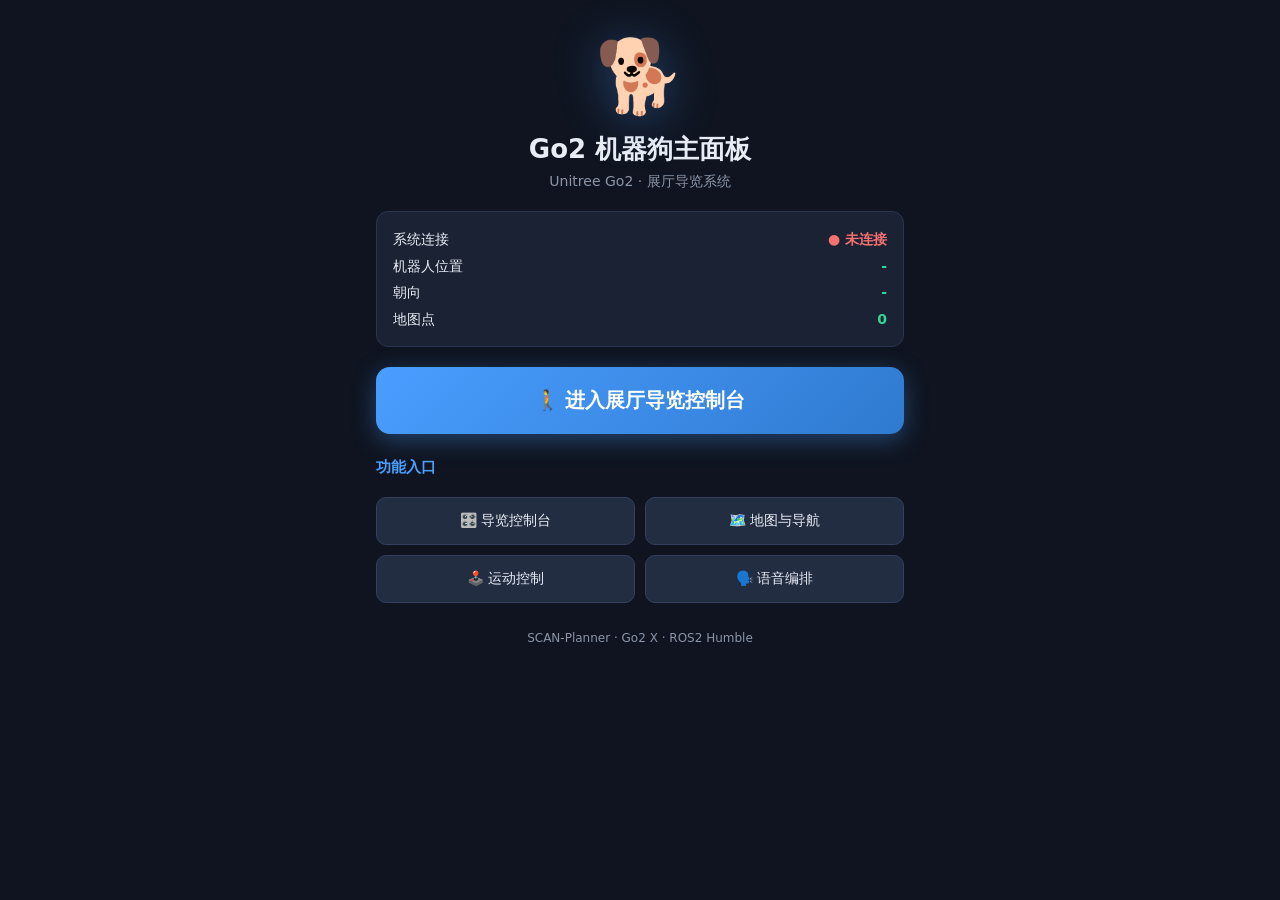
==== static/index.html @ 2d4056f2 "Go2 web console: exhibition tour control panel for Unitree Go2 X Web-based control + autonomous obst" ====
<!DOCTYPE html>
<html lang="zh-CN">
<head>
<meta charset="UTF-8">
<meta name="viewport" content="width=device-width, initial-scale=1.0, maximum-scale=1.0, user-scalable=no">
<title>Go2 机器狗主面板</title>
<link rel="stylesheet" href="style.css">
<style>
  /* main panel layout */
  body { overflow: auto; }
  #home {
    max-width: 560px; margin: 0 auto; padding: 24px 16px 40px;
    display: flex; flex-direction: column; align-items: center; gap: 20px;
    min-height: 100vh;
  }
  .logo {
    font-size: 72px; line-height: 1; margin-top: 16px;
    filter: drop-shadow(0 8px 24px rgba(74,158,255,.35));
  }
  .home-title { text-align: center; }
  .home-title h1 { font-size: 26px; font-weight: 700; }
  .home-title p { color: var(--muted); font-size: 14px; margin-top: 6px; }
  .status-card {
    width: 100%; background: var(--card); border: 1px solid #2a3550;
    border-radius: 12px; padding: 14px 16px; font-size: 14px; line-height: 1.9;
  }
  .status-card .row { display: flex; justify-content: space-between; }
  .status-card b { color: var(--ok); }
  .status-card .bad { color: var(--danger); }
  .big-btn {
    width: 100%; padding: 20px; border-radius: 14px; border: none;
    background: linear-gradient(135deg, var(--accent), #2f7ad0);
    color: #fff; font-size: 20px; font-weight: 700; cursor: pointer;
    box-shadow: 0 6px 24px rgba(74,158,255,.35);
  }
  .big-btn:active { transform: scale(.98); }
  .sec-title { width: 100%; color: var(--accent); font-size: 15px; font-weight: 600; text-align: left; margin-top: 4px; }
  .grid-2 { display: grid; grid-template-columns: 1fr 1fr; gap: 10px; width: 100%; }
  .grid-2 a {
    display: block; text-align: center; padding: 14px 8px; border-radius: 10px;
    background: var(--card2); border: 1px solid #33415e; color: var(--fg);
    text-decoration: none; font-size: 14px;
  }
  .footer { color: var(--muted); font-size: 12px; margin-top: 8px; }
</style>
</head>
<body>
<div id="home">
  <div class="logo">🐕</div>
  <div class="home-title">
    <h1>Go2 机器狗主面板</h1>
    <p>Unitree Go2 · 展厅导览系统</p>
  </div>

  <div class="status-card">
    <div class="row"><span>系统连接</span><b id="hm-conn">检测中…</b></div>
    <div class="row"><span>机器人位置</span><b id="hm-pos">-</b></div>
    <div class="row"><span>朝向</span><b id="hm-yaw">-</b></div>
    <div class="row"><span>地图点</span><b id="hm-map">0</b></div>
  </div>

  <button class="big-btn" onclick="location.href='/console'">🚶 进入展厅导览控制台</button>

  <div class="sec-title">功能入口</div>
  <div class="grid-2">
    <a href="/console">🎛️ 导览控制台</a>
    <a href="/console">🗺️ 地图与导航</a>
    <a href="/console">🕹️ 运动控制</a>
    <a href="/console">🗣️ 语音编排</a>
  </div>

  <div class="footer">SCAN-Planner · Go2 X · ROS2 Humble</div>
</div>

<script>
// main panel: show robot status via WebSocket (read-only dashboard)
const $ = (id) => document.getElementById(id);
function connect() {
  const proto = location.protocol === "https:" ? "wss" : "ws";
  const ws = new WebSocket(`${proto}://${location.host}/ws`);
  ws.onopen = () => { $("hm-conn").textContent = "● 已连接"; $("hm-conn").className = ""; };
  ws.onclose = () => {
    $("hm-conn").textContent = "● 未连接"; $("hm-conn").className = "bad";
    setTimeout(connect, 2000);
  };
  ws.onerror = () => ws.close();
  ws.onmessage = (ev) => {
    let m; try { m = JSON.parse(ev.data); } catch { return; }
    if (m.type === "state") {
      $("hm-pos").textContent = `${m.pos[0].toFixed(2)}, ${m.pos[1].toFixed(2)}`;
      $("hm-yaw").textContent = `${(m.yaw * 180 / Math.PI).toFixed(1)}°`;
      $("hm-map").textContent = m.map.length;
    }
  };
}
connect();
</script>
</body>
</html>
---- static/style.css ----
* { box-sizing: border-box; margin: 0; padding: 0; }

:root {
  --bg: #0f1420;
  --card: #1a2233;
  --card2: #232d42;
  --fg: #e8ecf4;
  --muted: #8b95a8;
  --accent: #4a9eff;
  --ok: #34d399;
  --warn: #fbbf24;
  --danger: #f87171;
}

html, body { height: 100%; }
body {
  background: var(--bg);
  color: var(--fg);
  font-family: system-ui, -apple-system, "PingFang SC", "Microsoft YaHei", sans-serif;
  overflow: hidden;
}

#app { display: flex; flex-direction: column; height: 100%; }

header { display: flex; align-items: center; justify-content: space-between;
  padding: 8px 14px; background: var(--card); border-bottom: 1px solid #2a3550; }
.header-right { display: flex; align-items: center; gap: 10px; }
.home-btn {
  padding: 6px 12px; border-radius: 6px; border: 1px solid #33415e;
  background: var(--card2); color: var(--fg); cursor: pointer; font-size: 13px;
  white-space: nowrap;
}
.home-btn:active { transform: scale(.96); }
header h1 { font-size: 17px; font-weight: 600; }
.conn { font-size: 13px; color: var(--warn); }
.conn.ok { color: var(--ok); }
.conn.bad { color: var(--danger); }

main { flex: 1; display: flex; min-height: 0; }

/* ---- map ---- */
#map-panel { flex: 1; display: flex; flex-direction: column; min-width: 0; }
.map-tools {
  display: flex; align-items: center; gap: 8px; padding: 8px 10px;
  background: var(--card); border-bottom: 1px solid #2a3550; flex-wrap: wrap;
}
.tool {
  padding: 6px 12px; border-radius: 6px; border: 1px solid #33415e;
  background: var(--card2); color: var(--fg); cursor: pointer; font-size: 13px;
}
.tool.active { background: var(--accent); border-color: var(--accent); color: #fff; }
.hint { font-size: 12px; color: var(--muted); }

#map { flex: 1; width: 100%; background: #0b0f18; touch-action: none; cursor: crosshair; }

/* ---- side panel ---- */
#side {
  width: 340px; background: var(--card); border-left: 1px solid #2a3550;
  display: flex; flex-direction: column; overflow-y: auto;
}
.card { padding: 10px 12px; border-bottom: 1px solid #2a3550; }
.card h2 { font-size: 14px; margin-bottom: 8px; color: var(--accent); }

.control-row { display: flex; gap: 12px; align-items: center; }

#joystick {
  width: 120px; height: 120px; border-radius: 50%;
  background: radial-gradient(circle, #1e2940 0%, #141c30 100%);
  border: 2px solid #33415e; position: relative; flex-shrink: 0;
  touch-action: none;
}
#joystick::before {
  content: ""; position: absolute; left: 50%; top: 50%;
  width: 1px; height: 100%; background: #2a3550; transform: translateX(-50%);
}
#joystick::after {
  content: ""; position: absolute; top: 50%; left: 0; right: 0;
  height: 1px; background: #2a3550; transform: translateY(-50%);
}
.stick {
  position: absolute; left: 50%; top: 50%;
  width: 44px; height: 44px; border-radius: 50%;
  background: var(--accent); border: 2px solid #7cb8ff;
  transform: translate(-50%, -50%);
  box-shadow: 0 0 12px rgba(74,158,255,.5);
}
#joystick.disabled { opacity: .35; border-color: #555f75; cursor: not-allowed; }
#joystick.disabled::after {
  content: "导览中\n摇杆禁用"; position: absolute; inset: 0;
  display: flex; align-items: center; justify-content: center;
  color: var(--warn); font-size: 11px; text-align: center;
  line-height: 1.6; white-space: pre; pointer-events: none;
}

.btn-grid { display: grid; grid-template-columns: 1fr 1fr; gap: 6px; flex: 1; }
.act {
  padding: 12px 6px; border-radius: 8px; border: 1px solid #33415e;
  background: var(--card2); color: var(--fg); font-size: 13px; cursor: pointer;
}
.act:active { transform: scale(.96); background: #2c3a5c; }
.act.danger { background: #3a2020; border-color: #7a3030; color: var(--danger); }
.act.unlock { background: #203a20; border-color: #2f7a30; color: var(--ok); }

.slider-row { display: flex; align-items: center; gap: 10px; margin-top: 10px; font-size: 13px; }
.slider-row input { flex: 1; }

.wp-actions { display: flex; gap: 8px; margin-bottom: 8px; }
.wp-actions button {
  flex: 1; padding: 8px; border-radius: 6px; border: 1px solid #33415e;
  background: var(--card2); color: var(--fg); cursor: pointer; font-size: 13px;
}

#wp-list { list-style: none; max-height: 180px; overflow-y: auto; }
#wp-list li { display: flex; align-items: center; gap: 8px; padding: 6px 4px;
  border-bottom: 1px solid #232d42; font-size: 13px; }
#wp-list li.wp-item { flex-wrap: wrap; }
.wp-intro { display: flex; gap: 6px; width: 100%; margin-top: 4px; }
.wp-intro .intro-input {
  flex: 1; min-width: 0; padding: 5px 8px; border-radius: 5px;
  border: 1px solid #33415e; background: #121a2c; color: var(--fg); font-size: 12px;
}
.wp-intro .preview {
  padding: 5px 8px; border-radius: 5px; border: 1px solid #33415e;
  background: var(--card2); color: var(--fg); cursor: pointer; font-size: 12px; white-space: nowrap;
}
.tour-row .skip { background: #3a3020; border-color: #7a6030; color: var(--warn); }
#wp-list li input[type=checkbox] { width: 16px; height: 16px; accent-color: var(--accent); }
#wp-list li .wpid { color: var(--muted); font-size: 12px; width: 24px; }
#wp-list li .wpname { flex: 1; overflow: hidden; text-overflow: ellipsis; white-space: nowrap; }
#wp-list li .wpcoord { color: var(--muted); font-size: 11px; }
#wp-list li .del { color: var(--danger); cursor: pointer; border: none; background: none; font-size: 15px; }

.tour-row { display: flex; gap: 8px; }
.tour-row button {
  flex: 1; padding: 10px; border-radius: 8px; border: 1px solid #33415e;
  background: var(--card2); color: var(--fg); cursor: pointer; font-size: 14px;
}
.tour-row .danger { background: #3a2020; border-color: #7a3030; color: var(--danger); }
.tour-status { margin-top: 8px; padding: 8px; border-radius: 6px; background: #121a2c; font-size: 13px; }

#status { font-size: 13px; line-height: 1.7; }
#status b { color: var(--ok); font-weight: 600; }

/* ---- mobile ---- */
@media (max-width: 900px) {
  main { flex-direction: column; }
  #map-panel { flex: 1 1 55%; }
  #side { width: 100%; flex: 0 0 auto; border-left: none; border-top: 1px solid #2a3550; max-height: 50%; }
}
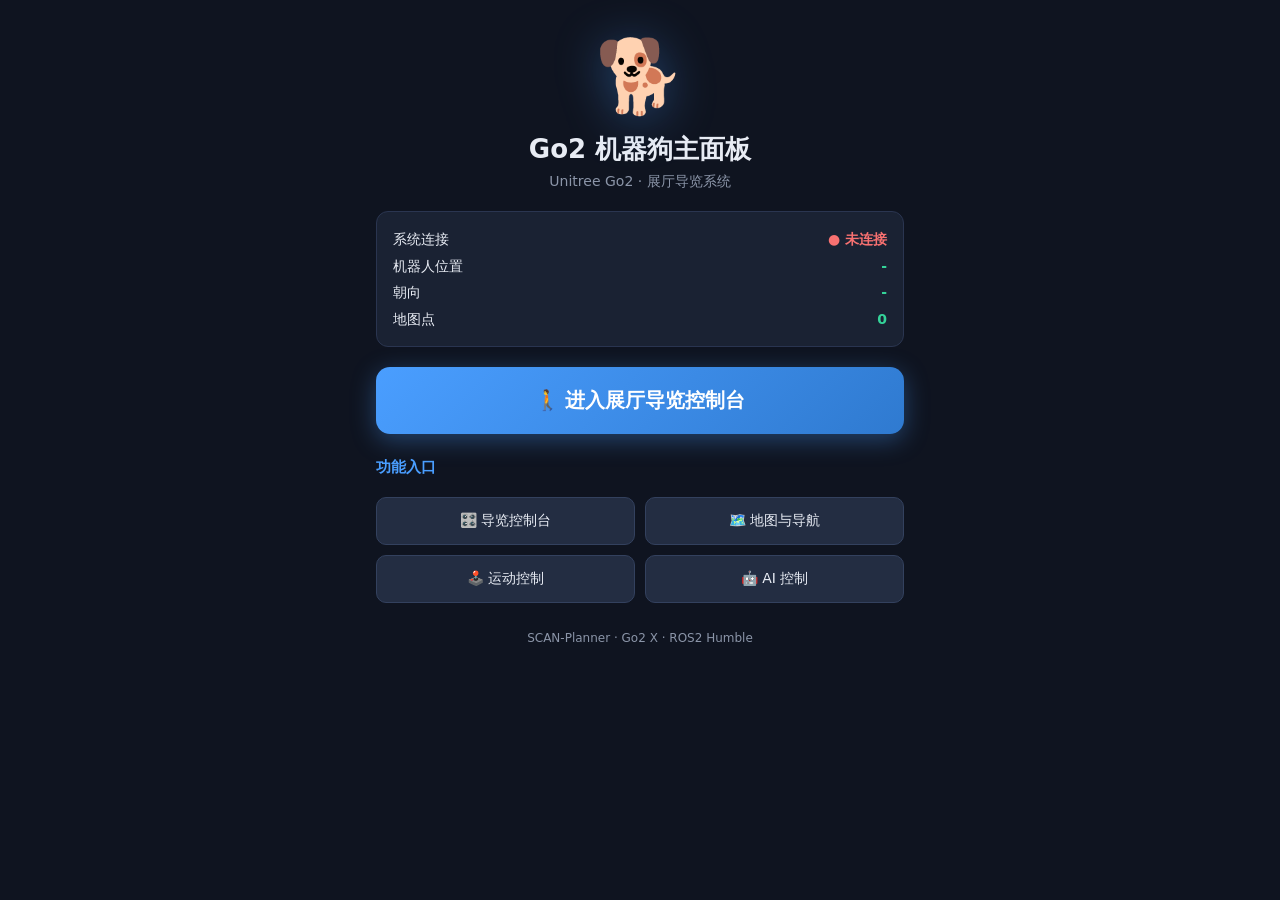
==== commit 1eb15b0d: "Add AI control panel: Ollama chat + image/video analysis - Main panel: "AI Control" entry -> /ai pag" ====
--- a/static/index.html
+++ b/static/index.html
@@ -66,7 +66,7 @@
     <a href="/console">🎛️ 导览控制台</a>
     <a href="/console">🗺️ 地图与导航</a>
     <a href="/console">🕹️ 运动控制</a>
-    <a href="/console">🗣️ 语音编排</a>
+    <a href="/ai">🤖 AI 控制</a>
   </div>
 
   <div class="footer">SCAN-Planner · Go2 X · ROS2 Humble</div>
--- a/static/style.css
+++ b/static/style.css
@@ -38,14 +38,14 @@
 
 main { flex: 1; display: flex; min-height: 0; }
 
-/* ---- map ---- */
-#map-panel { flex: 1; display: flex; flex-direction: column; min-width: 0; }
+/* ---- map (compact, reference only) ---- */
+#map-panel { flex: 0 0 42%; display: flex; flex-direction: column; min-width: 0; }
 .map-tools {
-  display: flex; align-items: center; gap: 8px; padding: 8px 10px;
+  display: flex; align-items: center; gap: 8px; padding: 6px 10px;
   background: var(--card); border-bottom: 1px solid #2a3550; flex-wrap: wrap;
 }
 .tool {
-  padding: 6px 12px; border-radius: 6px; border: 1px solid #33415e;
+  padding: 6px 10px; border-radius: 6px; border: 1px solid #33415e;
   background: var(--card2); color: var(--fg); cursor: pointer; font-size: 13px;
 }
 .tool.active { background: var(--accent); border-color: var(--accent); color: #fff; }
@@ -53,10 +53,10 @@
 
 #map { flex: 1; width: 100%; background: #0b0f18; touch-action: none; cursor: crosshair; }
 
-/* ---- side panel ---- */
+/* ---- side panel (primary control area) ---- */
 #side {
-  width: 340px; background: var(--card); border-left: 1px solid #2a3550;
-  display: flex; flex-direction: column; overflow-y: auto;
+  flex: 1; background: var(--card); border-left: 1px solid #2a3550;
+  display: flex; flex-direction: column; overflow-y: auto; min-width: 300px;
 }
 .card { padding: 10px 12px; border-bottom: 1px solid #2a3550; }
 .card h2 { font-size: 14px; margin-bottom: 8px; color: var(--accent); }
@@ -123,12 +123,47 @@
   padding: 5px 8px; border-radius: 5px; border: 1px solid #33415e;
   background: var(--card2); color: var(--fg); cursor: pointer; font-size: 12px; white-space: nowrap;
 }
+.wp-intro .mini { color: var(--muted); font-size: 11px; align-self: center; white-space: nowrap; }
+.wp-intro .yaw-input {
+  width: 64px; padding: 5px 6px; border-radius: 5px;
+  border: 1px solid #33415e; background: #121a2c; color: var(--fg); font-size: 12px;
+}
+.wp-intro .action-select {
+  flex: 1; min-width: 0; padding: 5px 6px; border-radius: 5px;
+  border: 1px solid #33415e; background: #121a2c; color: var(--fg); font-size: 12px;
+}
 .tour-row .skip { background: #3a3020; border-color: #7a6030; color: var(--warn); }
 #wp-list li input[type=checkbox] { width: 16px; height: 16px; accent-color: var(--accent); }
 #wp-list li .wpid { color: var(--muted); font-size: 12px; width: 24px; }
 #wp-list li .wpname { flex: 1; overflow: hidden; text-overflow: ellipsis; white-space: nowrap; }
 #wp-list li .wpcoord { color: var(--muted); font-size: 11px; }
 #wp-list li .del { color: var(--danger); cursor: pointer; border: none; background: none; font-size: 15px; }
+#wp-list li .repos {
+  color: var(--warn); cursor: pointer; border: 1px solid #6a5a30; background: #2a2518;
+  border-radius: 5px; font-size: 11px; padding: 2px 6px; white-space: nowrap;
+}
+
+/* tour order 编排 */
+.tour-order { list-style: none; margin: 6px 0 8px; max-height: 170px; overflow-y: auto; }
+.tour-order li {
+  display: flex; align-items: center; gap: 8px; padding: 6px 8px;
+  background: #121a2c; border: 1px solid #232d42; border-radius: 6px; margin-bottom: 4px;
+  font-size: 13px;
+}
+.tour-order .o-idx {
+  width: 20px; height: 20px; border-radius: 50%; background: var(--accent); color: #fff;
+  display: inline-flex; align-items: center; justify-content: center; font-size: 12px; font-weight: 700;
+  flex-shrink: 0;
+}
+.tour-order .o-name { flex: 1; overflow: hidden; text-overflow: ellipsis; white-space: nowrap; }
+.tour-order .o-tools { display: flex; gap: 4px; }
+.tour-order .mv, .tour-order .rm {
+  width: 26px; height: 26px; border-radius: 5px; border: 1px solid #33415e;
+  background: var(--card2); color: var(--fg); cursor: pointer; font-size: 13px;
+}
+.tour-order .mv:disabled { opacity: .3; cursor: default; }
+.tour-order .rm { color: var(--danger); }
+.tour-order .tour-empty { color: var(--muted); background: transparent; border-style: dashed; text-align: center; }
 
 .tour-row { display: flex; gap: 8px; }
 .tour-row button {
@@ -141,9 +176,13 @@
 #status { font-size: 13px; line-height: 1.7; }
 #status b { color: var(--ok); font-weight: 600; }
 
-/* ---- mobile ---- */
+/* ---- mobile: map small strip on top, buttons dominate ---- */
 @media (max-width: 900px) {
   main { flex-direction: column; }
-  #map-panel { flex: 1 1 55%; }
-  #side { width: 100%; flex: 0 0 auto; border-left: none; border-top: 1px solid #2a3550; max-height: 50%; }
+  #map-panel { flex: 0 0 32vh; }
+  #side { width: 100%; flex: 1 1 auto; border-left: none; border-top: 1px solid #2a3550; }
+  .btn-grid .act { padding: 16px 6px; font-size: 15px; }
+  #joystick { width: 140px; height: 140px; }
+  .card { padding: 12px; }
+  .card h2 { font-size: 16px; }
 }
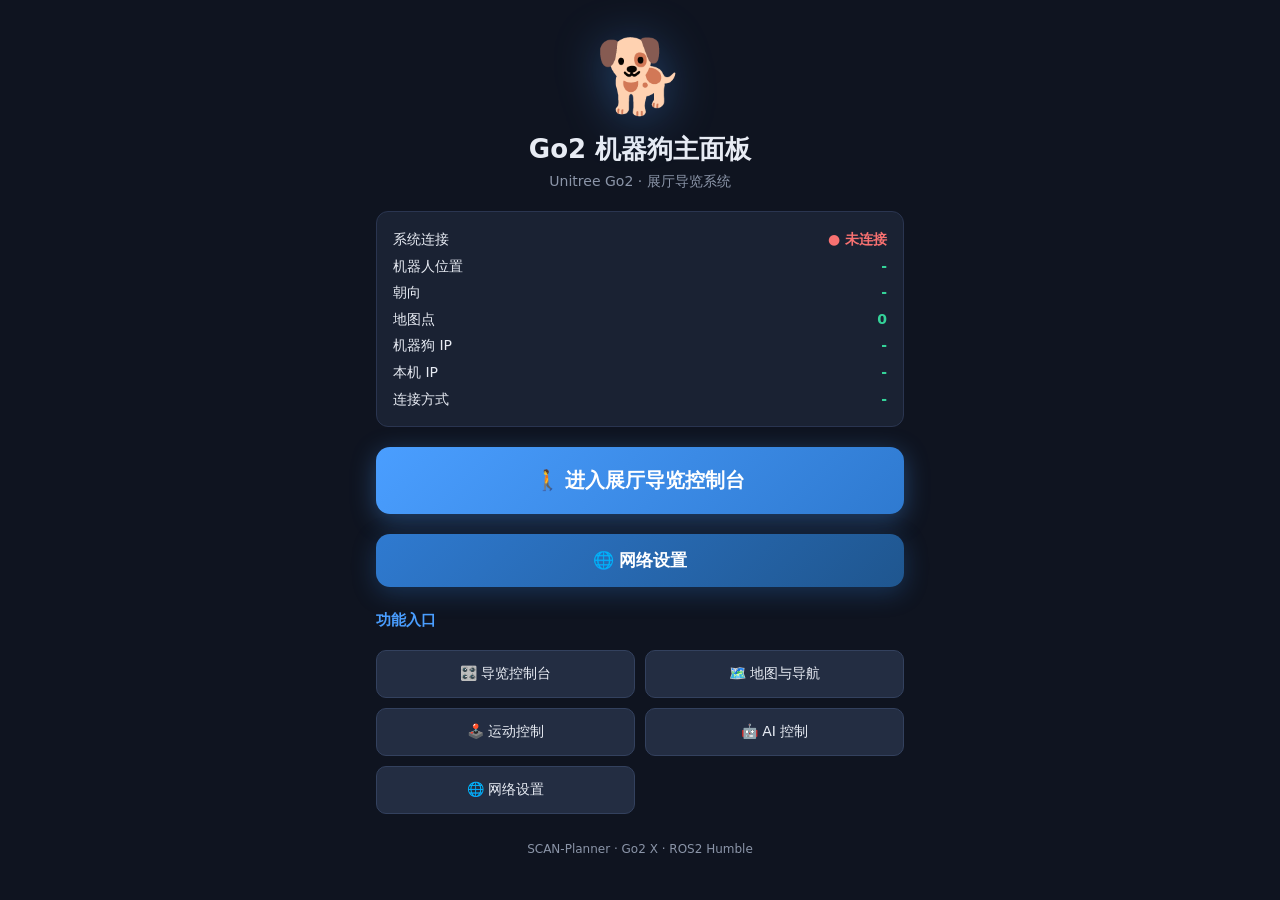
==== commit 1e4309df: "Add network config page: robot-AP / WiFi switching + IP display Main panel gains a 网络设置 entry and sh" ====
--- a/static/index.html
+++ b/static/index.html
@@ -34,6 +34,11 @@
     box-shadow: 0 6px 24px rgba(74,158,255,.35);
   }
   .big-btn:active { transform: scale(.98); }
+  .big-btn.net-btn {
+    background: linear-gradient(135deg, #2f7ad0, #1f568f);
+    box-shadow: 0 6px 24px rgba(47,122,208,.3);
+    font-size: 17px; padding: 15px;
+  }
   .sec-title { width: 100%; color: var(--accent); font-size: 15px; font-weight: 600; text-align: left; margin-top: 4px; }
   .grid-2 { display: grid; grid-template-columns: 1fr 1fr; gap: 10px; width: 100%; }
   .grid-2 a {
@@ -57,9 +62,13 @@
     <div class="row"><span>机器人位置</span><b id="hm-pos">-</b></div>
     <div class="row"><span>朝向</span><b id="hm-yaw">-</b></div>
     <div class="row"><span>地图点</span><b id="hm-map">0</b></div>
+    <div class="row"><span>机器狗 IP</span><b id="hm-robot-ip">-</b></div>
+    <div class="row"><span>本机 IP</span><b id="hm-jetson-ip">-</b></div>
+    <div class="row"><span>连接方式</span><b id="hm-net-mode">-</b></div>
   </div>
 
   <button class="big-btn" onclick="location.href='/console'">🚶 进入展厅导览控制台</button>
+  <button class="big-btn net-btn" onclick="location.href='/network'">🌐 网络设置</button>
 
   <div class="sec-title">功能入口</div>
   <div class="grid-2">
@@ -67,6 +76,7 @@
     <a href="/console">🗺️ 地图与导航</a>
     <a href="/console">🕹️ 运动控制</a>
     <a href="/ai">🤖 AI 控制</a>
+    <a href="/network">🌐 网络设置</a>
   </div>
 
   <div class="footer">SCAN-Planner · Go2 X · ROS2 Humble</div>
@@ -90,6 +100,11 @@
       $("hm-pos").textContent = `${m.pos[0].toFixed(2)}, ${m.pos[1].toFixed(2)}`;
       $("hm-yaw").textContent = `${(m.yaw * 180 / Math.PI).toFixed(1)}°`;
       $("hm-map").textContent = m.map.length;
+      if (m.net) {
+        $("hm-robot-ip").textContent = m.net.robot_ip || "-";
+        $("hm-jetson-ip").textContent = m.net.jetson_ip || "-";
+        $("hm-net-mode").textContent = m.net.mode === "ap" ? "机器狗AP直连" : "WiFi";
+      }
     }
   };
 }
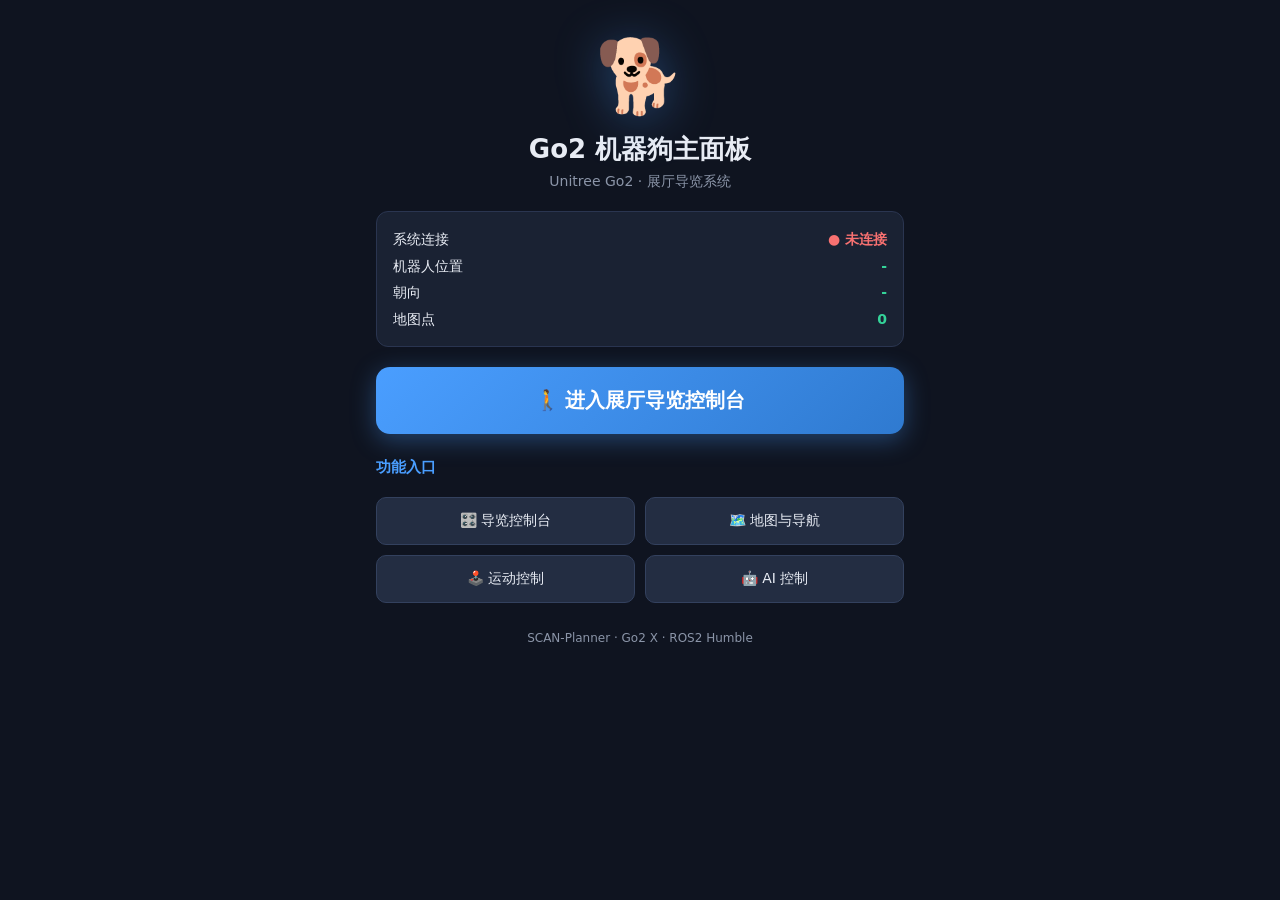
==== commit c94ff23b: "Revert the network config feature Reverts 1e4309d and 1bd2d46: the Go2's LiDAR/odometry DDS only run" ====
--- a/static/index.html
+++ b/static/index.html
@@ -34,11 +34,6 @@
     box-shadow: 0 6px 24px rgba(74,158,255,.35);
   }
   .big-btn:active { transform: scale(.98); }
-  .big-btn.net-btn {
-    background: linear-gradient(135deg, #2f7ad0, #1f568f);
-    box-shadow: 0 6px 24px rgba(47,122,208,.3);
-    font-size: 17px; padding: 15px;
-  }
   .sec-title { width: 100%; color: var(--accent); font-size: 15px; font-weight: 600; text-align: left; margin-top: 4px; }
   .grid-2 { display: grid; grid-template-columns: 1fr 1fr; gap: 10px; width: 100%; }
   .grid-2 a {
@@ -62,13 +57,9 @@
     <div class="row"><span>机器人位置</span><b id="hm-pos">-</b></div>
     <div class="row"><span>朝向</span><b id="hm-yaw">-</b></div>
     <div class="row"><span>地图点</span><b id="hm-map">0</b></div>
-    <div class="row"><span>机器狗 IP</span><b id="hm-robot-ip">-</b></div>
-    <div class="row"><span>本机 IP</span><b id="hm-jetson-ip">-</b></div>
-    <div class="row"><span>连接方式</span><b id="hm-net-mode">-</b></div>
   </div>
 
   <button class="big-btn" onclick="location.href='/console'">🚶 进入展厅导览控制台</button>
-  <button class="big-btn net-btn" onclick="location.href='/network'">🌐 网络设置</button>
 
   <div class="sec-title">功能入口</div>
   <div class="grid-2">
@@ -76,7 +67,6 @@
     <a href="/console">🗺️ 地图与导航</a>
     <a href="/console">🕹️ 运动控制</a>
     <a href="/ai">🤖 AI 控制</a>
-    <a href="/network">🌐 网络设置</a>
   </div>
 
   <div class="footer">SCAN-Planner · Go2 X · ROS2 Humble</div>
@@ -100,11 +90,6 @@
       $("hm-pos").textContent = `${m.pos[0].toFixed(2)}, ${m.pos[1].toFixed(2)}`;
       $("hm-yaw").textContent = `${(m.yaw * 180 / Math.PI).toFixed(1)}°`;
       $("hm-map").textContent = m.map.length;
-      if (m.net) {
-        $("hm-robot-ip").textContent = m.net.robot_ip || "-";
-        $("hm-jetson-ip").textContent = m.net.jetson_ip || "-";
-        $("hm-net-mode").textContent = m.net.mode === "ap" ? "机器狗AP直连" : "WiFi";
-      }
     }
   };
 }
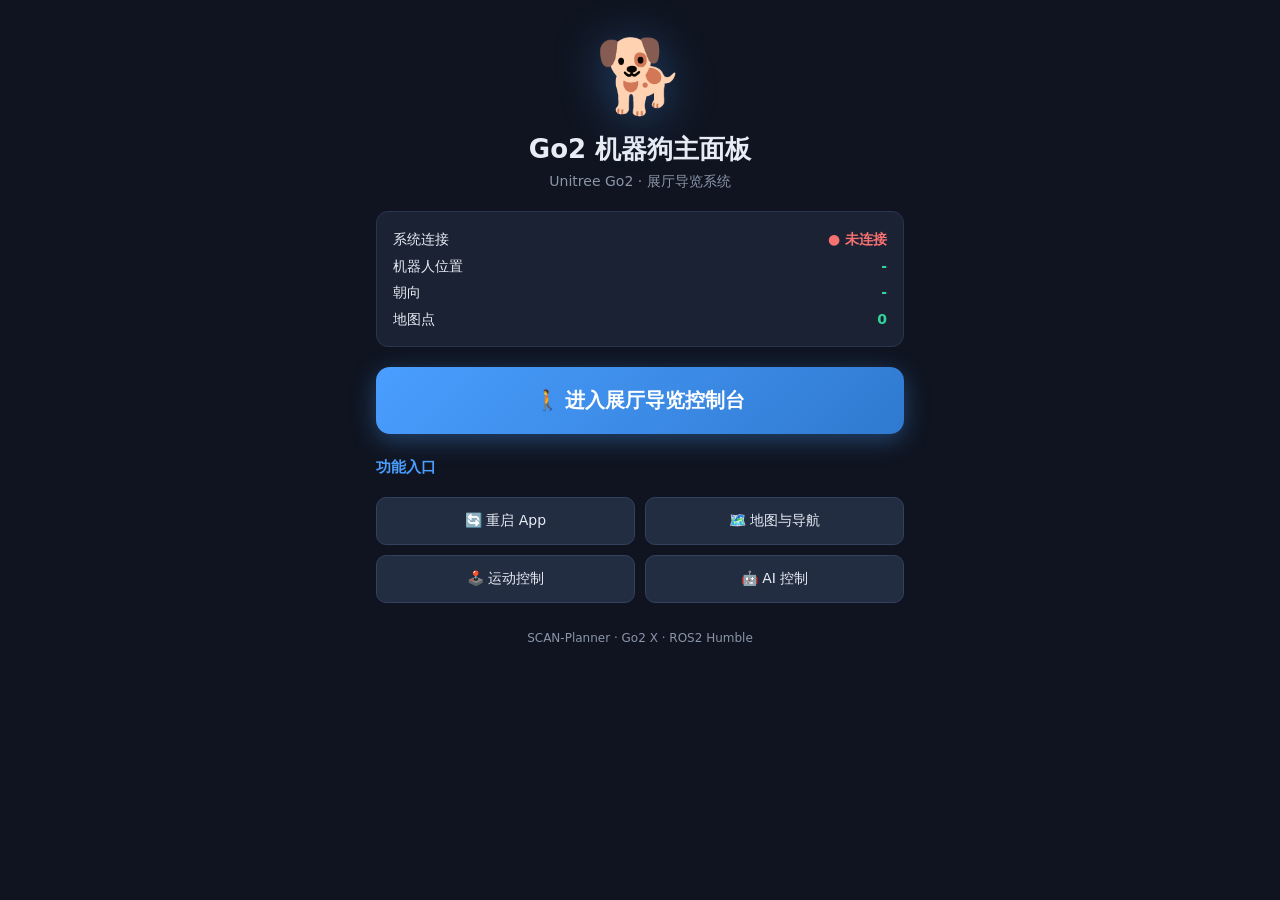
==== commit dfc98366: "Main panel: replace the tour-console grid entry with a "restart app" button The rclpy/CycloneDDS par" ====
--- a/static/index.html
+++ b/static/index.html
@@ -36,10 +36,10 @@
   .big-btn:active { transform: scale(.98); }
   .sec-title { width: 100%; color: var(--accent); font-size: 15px; font-weight: 600; text-align: left; margin-top: 4px; }
   .grid-2 { display: grid; grid-template-columns: 1fr 1fr; gap: 10px; width: 100%; }
-  .grid-2 a {
-    display: block; text-align: center; padding: 14px 8px; border-radius: 10px;
+  .grid-2 a, .grid-2 .grid-btn {
+    display: block; width: 100%; text-align: center; padding: 14px 8px; border-radius: 10px;
     background: var(--card2); border: 1px solid #33415e; color: var(--fg);
-    text-decoration: none; font-size: 14px;
+    text-decoration: none; font-size: 14px; font-family: inherit; cursor: pointer;
   }
   .footer { color: var(--muted); font-size: 12px; margin-top: 8px; }
 </style>
@@ -63,7 +63,7 @@
 
   <div class="sec-title">功能入口</div>
   <div class="grid-2">
-    <a href="/console">🎛️ 导览控制台</a>
+    <button class="grid-btn" id="btn-restart">🔄 重启 App</button>
     <a href="/console">🗺️ 地图与导航</a>
     <a href="/console">🕹️ 运动控制</a>
     <a href="/ai">🤖 AI 控制</a>
@@ -75,9 +75,10 @@
 <script>
 // main panel: show robot status via WebSocket (read-only dashboard)
 const $ = (id) => document.getElementById(id);
+let ws = null;
 function connect() {
   const proto = location.protocol === "https:" ? "wss" : "ws";
-  const ws = new WebSocket(`${proto}://${location.host}/ws`);
+  ws = new WebSocket(`${proto}://${location.host}/ws`);
   ws.onopen = () => { $("hm-conn").textContent = "● 已连接"; $("hm-conn").className = ""; };
   ws.onclose = () => {
     $("hm-conn").textContent = "● 未连接"; $("hm-conn").className = "bad";
@@ -93,6 +94,17 @@
     }
   };
 }
+
+// restart the web app (re-initialises its ROS/DDS connection)
+$("btn-restart").addEventListener("click", () => {
+  if (!confirm("重启 App？\n\n页面会短暂断开，几秒后自动恢复。")) return;
+  if (ws && ws.readyState === WebSocket.OPEN) {
+    ws.send(JSON.stringify({ type: "restart" }));
+  }
+  $("hm-conn").textContent = "● 正在重启…";
+  $("hm-conn").className = "";
+});
+
 connect();
 </script>
 </body>
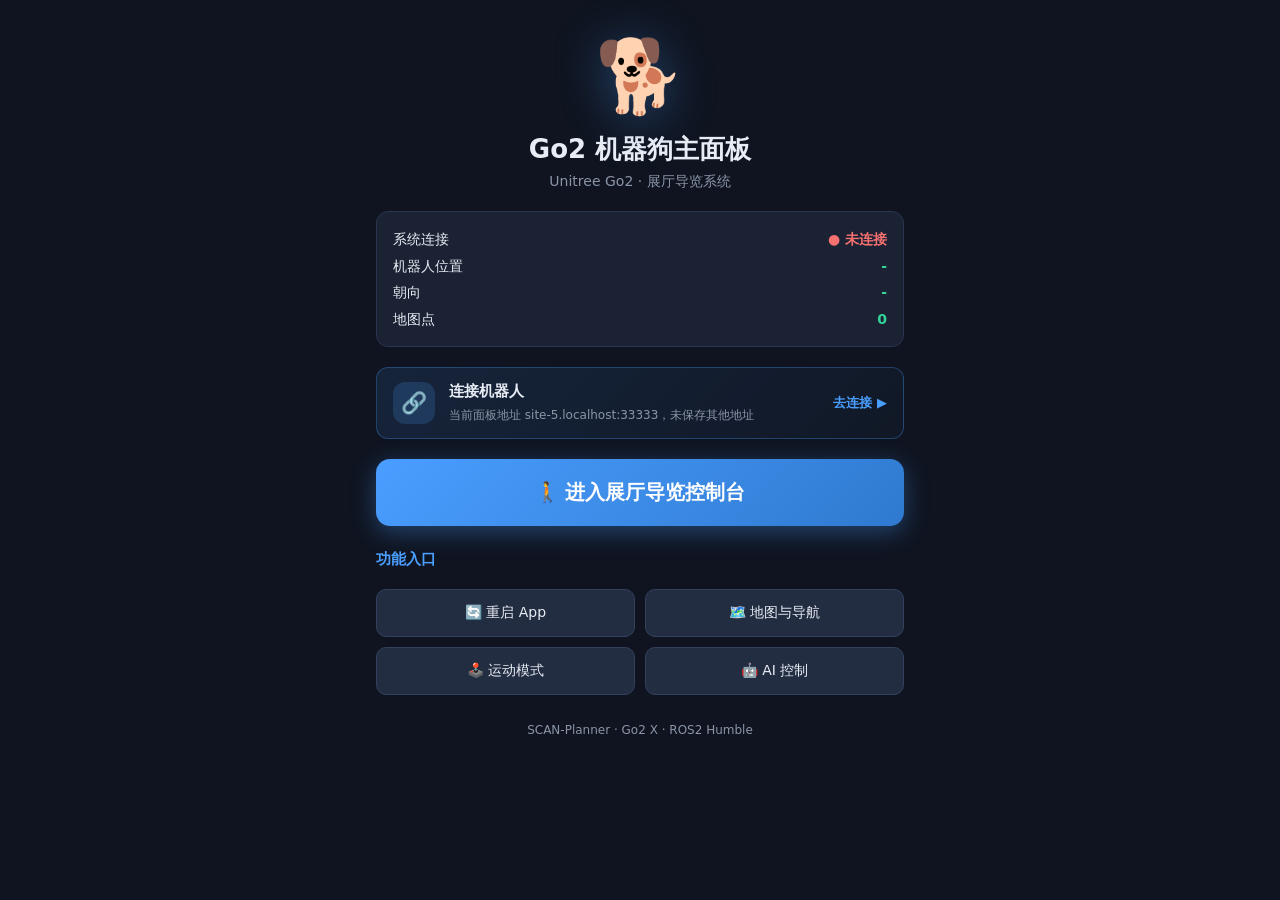
==== commit f2786460: "web 控制台：连接向导 + BLE 外设 + 网络守护进程 - 新增连接向导 static/connect.*：WiFi / AP / 手动 IP 三种方式，支持浏览器蓝牙(BLE)直连 - 新增 " ====
--- a/static/index.html
+++ b/static/index.html
@@ -35,6 +35,27 @@
   }
   .big-btn:active { transform: scale(.98); }
   .sec-title { width: 100%; color: var(--accent); font-size: 15px; font-weight: 600; text-align: left; margin-top: 4px; }
+  /* 连接机器人入口 */
+  .connect-card {
+    width: 100%; display: flex; align-items: center; gap: 14px; cursor: pointer;
+    background: linear-gradient(135deg, rgba(74,158,255,.12), rgba(74,158,255,.03));
+    border: 1px solid rgba(74,158,255,.3); border-radius: 12px; padding: 14px 16px;
+    transition: background .15s;
+  }
+  .connect-card:active { background: linear-gradient(135deg, rgba(74,158,255,.2), rgba(74,158,255,.06)); }
+  .connect-card.online { border-color: rgba(52,211,153,.45);
+    background: linear-gradient(135deg, rgba(52,211,153,.1), rgba(52,211,153,.03)); }
+  .connect-icon {
+    width: 42px; height: 42px; border-radius: 12px; flex-shrink: 0;
+    background: rgba(74,158,255,.18); display: flex; align-items: center;
+    justify-content: center; font-size: 21px;
+  }
+  .connect-main { flex: 1; min-width: 0; }
+  .connect-main b { display: block; font-size: 15px; margin-bottom: 3px; }
+  .connect-main span { font-size: 12px; color: var(--muted); word-break: break-all; }
+  .connect-main .dot-ok { color: var(--ok); }
+  .connect-main .dot-bad { color: var(--danger); }
+  .connect-go { font-size: 13px; color: var(--accent); font-weight: 600; flex-shrink: 0; }
   .grid-2 { display: grid; grid-template-columns: 1fr 1fr; gap: 10px; width: 100%; }
   .grid-2 a, .grid-2 .grid-btn {
     display: block; width: 100%; text-align: center; padding: 14px 8px; border-radius: 10px;
@@ -59,14 +80,24 @@
     <div class="row"><span>地图点</span><b id="hm-map">0</b></div>
   </div>
 
-  <button class="big-btn" onclick="location.href='/console'">🚶 进入展厅导览控制台</button>
+  <!-- 连接机器人 -->
+  <div class="connect-card" id="card-connect">
+    <div class="connect-icon">🔗</div>
+    <div class="connect-main">
+      <b>连接机器人</b>
+      <span id="connect-sub">检测中…</span>
+    </div>
+    <span class="connect-go">去连接 ▶</span>
+  </div>
+
+  <button class="big-btn" onclick="go('/console')">🚶 进入展厅导览控制台</button>
 
   <div class="sec-title">功能入口</div>
   <div class="grid-2">
     <button class="grid-btn" id="btn-restart">🔄 重启 App</button>
-    <a href="/console">🗺️ 地图与导航</a>
-    <a href="/console">🕹️ 运动控制</a>
-    <a href="/ai">🤖 AI 控制</a>
+    <a href="/console" data-path="/console">🗺️ 地图与导航</a>
+    <a href="/motion" data-path="/motion">🕹️ 运动模式</a>
+    <a href="/ai" data-path="/ai">🤖 AI 控制</a>
   </div>
 
   <div class="footer">SCAN-Planner · Go2 X · ROS2 Humble</div>
@@ -76,6 +107,41 @@
 // main panel: show robot status via WebSocket (read-only dashboard)
 const $ = (id) => document.getElementById(id);
 let ws = null;
+
+// ---- 后端地址：连接向导保存的 IP 优先（保存后整块面板指向该地址）----
+const SAVED_IP = localStorage.getItem("go2_server_ip") || "";
+const BACKEND = (SAVED_IP && SAVED_IP !== location.hostname) ? "http://" + SAVED_IP : "";
+function go(path) { location.href = BACKEND + path; }
+document.querySelectorAll("a[data-path]").forEach((a) => {
+  a.href = BACKEND + a.dataset.path;
+});
+
+// ---- 连接机器人入口 ----
+$("card-connect").addEventListener("click", () => { location.href = "/connect"; });
+(function paintConnect() {
+  const sub = $("connect-sub");
+  if (!SAVED_IP) {
+    sub.textContent = "当前面板地址 " + location.host + "，未保存其他地址";
+    return;
+  }
+  if (SAVED_IP === location.hostname) {
+    sub.innerHTML = '<span class="dot-ok">● 已连接</span> ' + SAVED_IP;
+    $("card-connect").classList.add("online");
+    return;
+  }
+  sub.textContent = "已保存后端 " + SAVED_IP + "，探测中…";
+  fetch("http://" + SAVED_IP + "/api/net/status", { cache: "no-store" })
+    .then((r) => r.json())
+    .then((d) => {
+      if (d && d.ok) {
+        sub.innerHTML = '<span class="dot-ok">● 已连接</span> ' + SAVED_IP;
+        $("card-connect").classList.add("online");
+      } else {
+        sub.innerHTML = '<span class="dot-bad">● 不可达</span> ' + SAVED_IP;
+      }
+    })
+    .catch(() => { sub.innerHTML = '<span class="dot-bad">● 不可达</span> ' + SAVED_IP; });
+})();
 function connect() {
   const proto = location.protocol === "https:" ? "wss" : "ws";
   ws = new WebSocket(`${proto}://${location.host}/ws`);
--- a/static/style.css
+++ b/static/style.css
@@ -93,6 +93,7 @@
 }
 
 .btn-grid { display: grid; grid-template-columns: 1fr 1fr; gap: 6px; flex: 1; }
+.pose-row { display: grid; grid-template-columns: repeat(3, 1fr); gap: 6px; margin-top: 10px; }
 .act {
   padding: 12px 6px; border-radius: 8px; border: 1px solid #33415e;
   background: var(--card2); color: var(--fg); font-size: 13px; cursor: pointer;
@@ -142,6 +143,16 @@
   color: var(--warn); cursor: pointer; border: 1px solid #6a5a30; background: #2a2518;
   border-radius: 5px; font-size: 11px; padding: 2px 6px; white-space: nowrap;
 }
+/* 旧版（odom 系）点位：置灰 + 角标 */
+#wp-list li.wp-item.legacy { opacity: .55; }
+#wp-list li .wp-badge {
+  font-size: 10px; color: var(--warn); border: 1px solid #7a6030;
+  border-radius: 4px; padding: 1px 5px; white-space: nowrap;
+}
+#wp-list li.wp-legacy-note {
+  display: block; font-size: 11px; color: var(--warn);
+  padding: 6px 4px; border-bottom: 1px dashed #6a5a30;
+}
 
 /* tour order 编排 */
 .tour-order { list-style: none; margin: 6px 0 8px; max-height: 170px; overflow-y: auto; }
@@ -165,13 +176,32 @@
 .tour-order .rm { color: var(--danger); }
 .tour-order .tour-empty { color: var(--muted); background: transparent; border-style: dashed; text-align: center; }
 
-.tour-row { display: flex; gap: 8px; }
+.tour-row { display: flex; gap: 8px; flex-wrap: wrap; }
 .tour-row button {
-  flex: 1; padding: 10px; border-radius: 8px; border: 1px solid #33415e;
-  background: var(--card2); color: var(--fg); cursor: pointer; font-size: 14px;
+  flex: 1 1 auto; min-width: 0; padding: 10px 8px; border-radius: 8px;
+  border: 1px solid #33415e; background: var(--card2); color: var(--fg);
+  cursor: pointer; font-size: 14px; white-space: nowrap;
 }
 .tour-row .danger { background: #3a2020; border-color: #7a3030; color: var(--danger); }
 .tour-status { margin-top: 8px; padding: 8px; border-radius: 6px; background: #121a2c; font-size: 13px; }
+
+/* ---- SLAM 持久地图 ---- */
+.slam-state {
+  margin-bottom: 8px; padding: 8px; border-radius: 6px;
+  background: #121a2c; font-size: 13px; color: var(--muted);
+}
+.slam-row { display: flex; gap: 8px; margin-bottom: 8px; }
+.slam-input, .slam-select {
+  flex: 1; min-width: 0; padding: 9px 10px; border-radius: 8px;
+  border: 1px solid #33415e; background: var(--card2); color: var(--fg);
+  font-size: 14px;
+}
+.slam-row + .tour-row { margin-bottom: 8px; }
+.tour-row button:disabled { opacity: .35; cursor: not-allowed; }
+.wp-frame {
+  margin-top: 8px; font-size: 12px; color: var(--muted);
+  padding: 6px 8px; border-radius: 6px; background: #121a2c;
+}
 
 #status { font-size: 13px; line-height: 1.7; }
 #status b { color: var(--ok); font-weight: 600; }
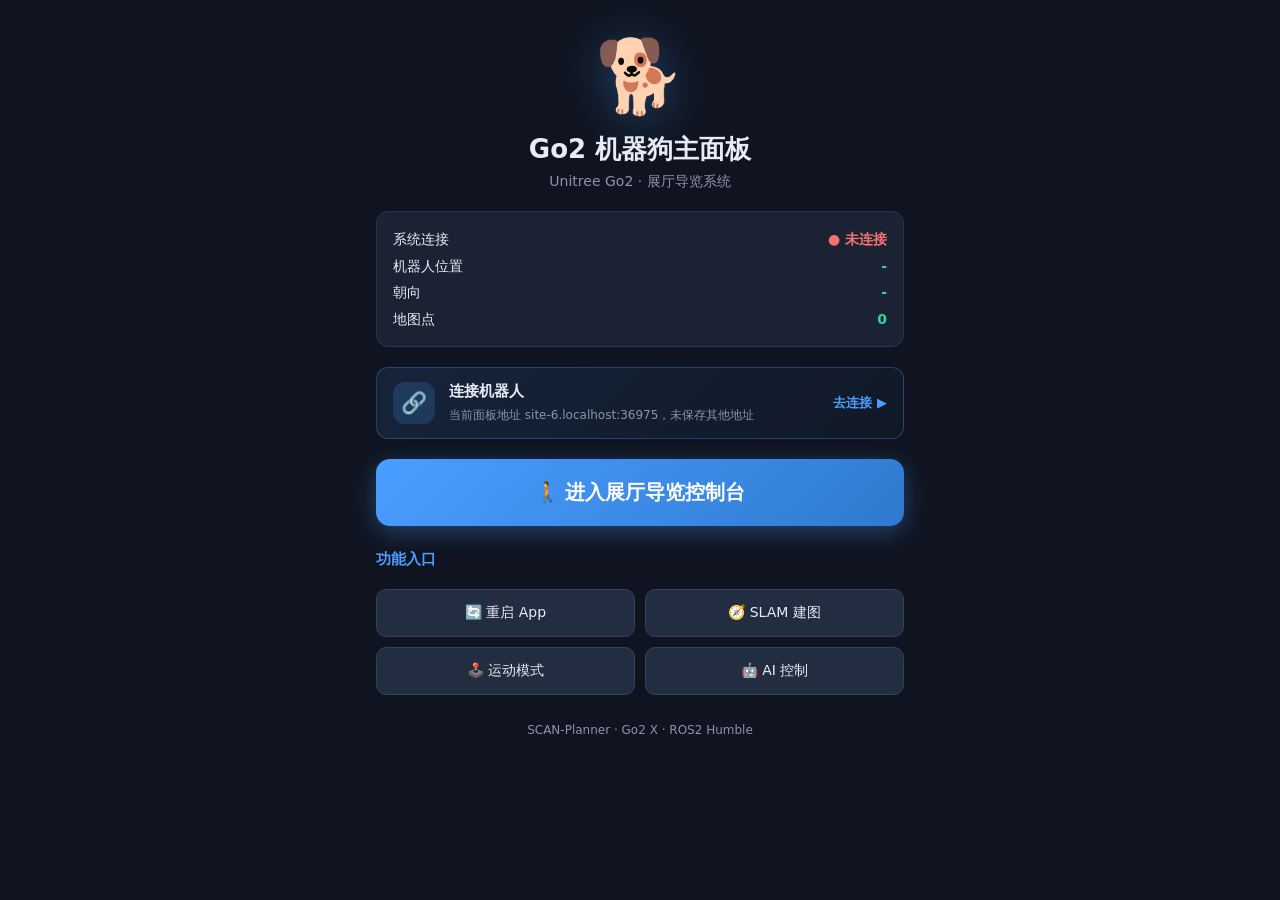
==== commit 45905d10: "AI 控制: 离线语音对话 + 智能 Agent + YOLOX 跟随 + 流式 TTS + 音量控制 - /ai 页面：离线 AI 语音对话（机器人麦克风 Opus -> sherpa ASR ->" ====
--- a/static/index.html
+++ b/static/index.html
@@ -95,7 +95,7 @@
   <div class="sec-title">功能入口</div>
   <div class="grid-2">
     <button class="grid-btn" id="btn-restart">🔄 重启 App</button>
-    <a href="/console" data-path="/console">🗺️ 地图与导航</a>
+    <a href="/slam" data-path="/slam">🧭 SLAM 建图</a>
     <a href="/motion" data-path="/motion">🕹️ 运动模式</a>
     <a href="/ai" data-path="/ai">🤖 AI 控制</a>
   </div>
